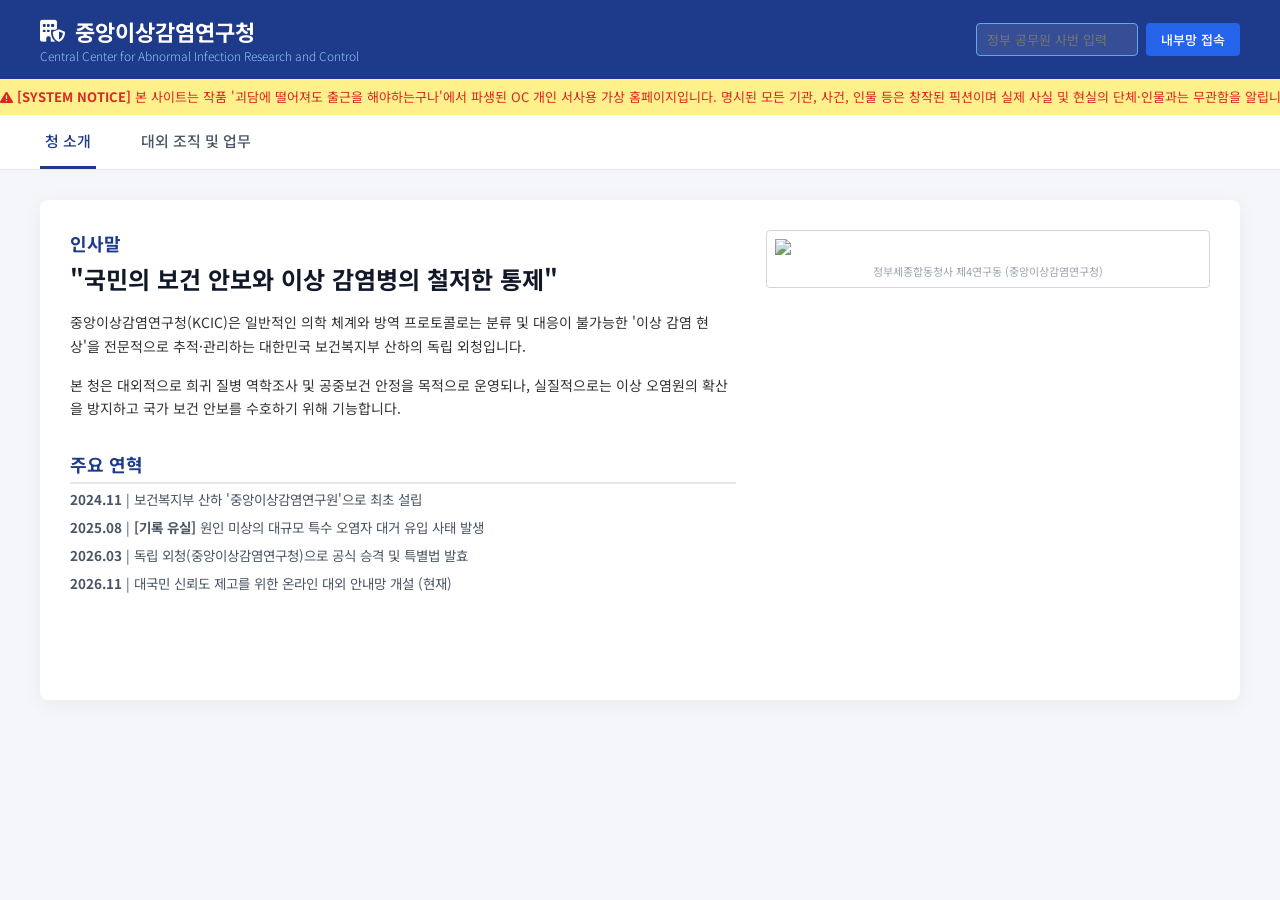
==== index.html @ 641b05c6 "Add files via upload" ====
<!DOCTYPE html>
<html lang="ko">
<head>
    <meta charset="UTF-8">
    <meta name="viewport" content="width=device-width, initial-scale=1.0">
    <title>중앙이상감염연구청 - 대외안내망</title>
    <link href="https://fonts.googleapis.com/css2?family=Noto+Sans+KR:wght=300;400;500;700&family=Share+Tech+Mono&display=swap" rel="stylesheet">
    <link rel="stylesheet" href="https://cdnjs.cloudflare.com/ajax/libs/font-awesome/6.4.0/css/all.min.css">
    <link rel="stylesheet" href="style.css">
</head>
<body id="mainBody">

    <div id="loadingOverlay" class="loading-overlay">
        <div class="loading-box">
            <div class="scan-line"></div>
            <p class="scan-text"><i class="fa-solid fa-shield-halved fa-spin"></i> KCIC-NET SECURITY VERIFYING...</p>
            <p style="font-size: 12px; color: #ef4444; margin-top: 5px;">인가 코드를 검증하고 있습니다. 잠시만 기다리십시오.</p>
        </div>
    </div>

    <header class="gov-header" id="govHeader">
        <div class="logo-area">
            <h1><i class="fa-solid fa-building-shield"></i> 중앙이상감염연구청</h1>
            <span>Central Center for Abnormal Infection Research and Control</span>
        </div>
        
        <div class="login-zone">
            <div id="riskWidget" class="risk-widget">
                <span class="blink-dot"></span>
                <strong>[위험도 등급: 3단계 제한적 침식]</strong>
            </div>

            <div id="logoutForm" style="display: flex; gap: 8px;">
                <input type="text" id="userId" class="login-input" placeholder="정부 공무원 사번 입력">
                <button type="button" onclick="handleLogin();" class="login-btn">내부망 접속</button>
            </div>
            <div id="loginForm" class="user-info">
                <span><i class="fa-solid fa-circle-user"></i> <strong>유나비</strong> 연구원 (현장조사과)</span>
                <button type="button" onclick="handleLogout();" class="login-btn" style="background:#4b5563;">접속 종료</button>
            </div>
        </div>
    </header>

<div style="display: block !important; background: #fef08a !important; color: #dc2626 !important; padding: 8px 0 !important; font-size: 13px !important; border-bottom: 1px solid #fef08a !important; overflow: hidden !important; white-space: nowrap !important; font-family: 'Share Tech Mono', 'Noto Sans KR', sans-serif !important; height: auto !important; visibility: visible !important; opacity: 1 !important;">
        <style>
            @keyframes marquee {
                /* 출발 지점을 화면 우측 끝(0%)으로 잡아 지연 시간을 없앱니다 */
                0% { transform: translate3d(0, 0, 0); padding-left: 100%; }
                100% { transform: translate3d(-100%, 0, 0); padding-left: 0%; }
            }
            .gov-ticker {
                display: inline-block;
                /* 원래 25s였던 숫자를 45s로 늘려 훨씬 여유롭고 느리게 흘러가도록 만듭니다 */
                animation: marquee 45s linear infinite;
            }
            .gov-ticker:hover {
                animation-play-state: paused;
            }
        </style>
        <div class="gov-ticker">
            <i class="fa-solid fa-triangle-exclamation"></i> <strong>[SYSTEM NOTICE]</strong> 본 사이트는 작품 '괴담에 떨어져도 출근을 해야하는구나'에서 파생된 OC 개인 서사용 가상 홈페이지입니다. 명시된 모든 기관, 사건, 인물 등은 창작된 픽션이며 실제 사실 및 현실의 단체·인물과는 무관함을 알립니다. 현실과의 혼동에 주의하십시오. &nbsp;&nbsp;&nbsp;&nbsp;&nbsp;&nbsp;&nbsp;&nbsp; <i class="fa-solid fa-network-wired"></i> [KCIC-NET] 인가받지 않은 민간 서버에서의 기밀 탈취 행위는 상시 추적 중입니다.
        </div>
    </div>


    <nav class="gov-nav" id="govNav">
        <div id="btn-intro" class="nav-item active" onclick="switchTab('intro');">청 소개</div>
        <div id="btn-organization" class="nav-item" onclick="switchTab('organization');">대외 조직 및 업무</div>
        <div id="secretTab" class="nav-item secret-nav" onclick="switchTab('secret-archive');"><i class="fa-solid fa-lock-open"></i> [인가자전용] 기밀 아카이브</div>
    </nav>

    <main class="main-container" id="mainContainer">

        <div id="intro" class="tab-content active">
            <div style="display: flex; gap: 30px; align-items: start;">
                <div style="flex: 1.5;">
                    <h3 class="section-sub">인사말</h3>
                    <h4 class="section-main">"국민의 보건 안보와 이상 감염병의 철저한 통제"</h4>
                    <p style="font-size: 14px; line-height: 1.7; margin-bottom: 15px; color: inherit;">
                        중앙이상감염연구청(KCIC)은 일반적인 의학 체계와 방역 프로토콜로는 분류 및 대응이 불가능한 '이상 감염 현상'을 전문적으로 추적·관리하는 대한민국 보건복지부 산하의 독립 외청입니다.
                    </p>
                    <p style="font-size: 14px; line-height: 1.7; margin-bottom: 20px; color: inherit;">
                        본 청은 대외적으로 희귀 질병 역학조사 및 공중보건 안정을 목적으로 운영되나, 실질적으로는 이상 오염원의 확산을 방지하고 국가 보건 안보를 수호하기 위해 기능합니다.
                    </p>
                    <h3 class="section-sub" style="margin-top: 30px; border-bottom: 2px solid #e5e7eb; padding-bottom: 5px;">주요 연혁</h3>
                    <ul class="history-list">
                        <li><strong>2024.11</strong> | 보건복지부 산하 '중앙이상감염연구원'으로 최초 설립</li>
                        <li><strong>2025.08</strong> | <strong>[기록 유실]</strong> 원인 미상의 대규모 특수 오염자 대거 유입 사태 발생</li>
                        <li><strong>2026.03</strong> | 독립 외청(중앙이상감염연구청)으로 공식 승격 및 특별법 발효</li>
                        <li><strong>2026.11</strong> | 대국민 신뢰도 제고를 위한 온라인 대외 안내망 개설 (현재)</li>
                    </ul>
                </div>
                <div style="flex: 1;">
                    <div style="border: 1px solid #d1d5db; padding: 8px; background: #ffffff; border-radius: 4px;" id="imgBox">
                        <img src="https://images.unsplash.com/photo-1486406146926-c627a92ad1ab?q=80&w=1000&auto=format&fit=crop" style="width: 100%; height: auto; display: block; filter: grayscale(30%);">
                        <p style="font-size: 11px; color: #9ca3af; text-align: center; margin-top: 8px;">정부세종합동청사 제4연구동 (중앙이상감염연구청)</p>
                    </div>
                </div>
            </div>
        </div>


        <div id="organization" class="tab-content">
            <h3 style="font-size: 20px; margin-bottom: 5px; border-bottom: 2px solid #e5e7eb; padding-bottom: 10px;">
                <i class="fa-solid fa-sitemap"></i> 조직도 및 주요 업무
            </h3>
            <p style="font-size: 13.5px; margin-bottom: 25px; line-height: 1.5; color: #6b7280;" class="sub-txt">
                ※ 본 조직도는 중앙이상감염연구청 직제 규정에 의거하여 대외적으로 공개된 직제 구조입니다.<br>
                <strong>부서명을 클릭하시면</strong> 각 하위 과별 구체적인 직무 명세와 상세 설명이 아래로 펼쳐집니다.
            </p>
            
            <div style="padding: 12px 15px; background: rgba(30, 58, 138, 0.05); border: 1px solid #e2e8f0; border-radius: 4px; margin-bottom: 20px; font-size: 14px;">
                <i class="fa-solid fa-user-shield"></i> <strong>지휘부:</strong> 청장 (차관급) — 차장 (고위공무원단)
            </div>

            <div class="org-accordion-wrapper">

                <button type="button" class="accordion-btn" onclick="toggleAccordion('panel0');">
                    <span><i class="fa-solid fa-sliders"></i> 기획조정관 (Office of Planning and Coordination)</span>
                    <i class="fa-solid fa-chevron-down arrow-icon" id="arrow-panel0"></i>
                </button>
                <div id="panel0" class="accordion-content">
                    <p style="font-size: 13px; color: #6b7280; margin-bottom: 15px; font-style: italic;">"행정, 법무, 예산 등 기관 운영 전반을 담당"</p>
                    <div class="dept-sub-box">
                        <strong style="color: #2563eb;" class="dept-title"><i class="fa-solid fa-file-invoice-dollar"></i> 기획재정담당관</strong>
                        <p>이감청의 예산 편성 및 배정, 주요 업무 계획 수립과 성과 관리를 전담한다.</p>
                    </div>
                    <div class="dept-sub-box">
                        <strong style="color: #2563eb;" class="dept-title"><i class="fa-solid fa-gavel"></i> 행정법무담당관</strong>
                        <p>기관 내 소송, 법령 해석 및 행정 강제 처분에 대한 법적 검토를 수행한다.</p>
                    </div>
                    <div class="dept-sub-box">
                        <strong style="color: #dc2626;" class="dept-title-danger"><i class="fa-solid fa-handshake-angle"></i> 대외협력담당관</strong>
                        <p>초자연재난관리국 등 유관 기관과의 공식 협력 창구입니다. 다만 실질적인 정보 공유는 극히 제한적이다.</p>
                    </div>
                </div>

                <button type="button" class="accordion-btn" onclick="toggleAccordion('panel1');">
                    <span><i class="fa-solid fa-crosshairs"></i> 오염현상조사국 (Department of Anomalous Investigation)</span>
                    <i class="fa-solid fa-chevron-down arrow-icon" id="arrow-panel1"></i>
                </button>
                <div id="panel1" class="accordion-content">
                    <p style="font-size: 13px; color: #6b7280; margin-bottom: 15px; font-style: italic;">"이상 감염 현상의 발생을 탐지하고 현장을 조사하는 부서. 현장 채집 업무의 핵심 부서"</p>
                    <div class="dept-sub-box">
                        <strong style="color: #2563eb;" class="dept-title"><i class="fa-solid fa-radar"></i> 오염현상탐지과</strong>
                        <p>이상 감염 현상 발생 징후를 모니터링하고 현장 출동 여부를 결정한다.</p>
                    </div>
                    <div class="dept-sub-box">
                        <strong style="color: #dc2626;" class="dept-title-danger"><i class="fa-solid fa-mask"></i> 현장조사과</strong>
                        <p>오염 현장에 직접 투입되어 오염자를 확보하고 이송한다. 현장 대응 능력이 요구되는 부서로, 이감청 내에서 가장 위험한 업무를 담당한다.</p>
                    </div>
                    <div class="dept-sub-box">
                        <strong style="color: #2563eb;" class="dept-title"><i class="fa-solid fa-shoe-prints"></i> 오염원추적과</strong>
                        <p>오염의 발생 경로와 확산 패턴을 추적한다.</p>
                    </div>
                </div>

                <button type="button" class="accordion-btn" onclick="toggleAccordion('panel2');">
                    <span><i class="fa-solid fa-dna"></i> 오염체연구국 (Department of Contaminated Material Research)</span>
                    <i class="fa-solid fa-chevron-down arrow-icon" id="arrow-panel2"></i>
                </button>
                <div id="panel2" class="accordion-content">
                    <p style="font-size: 13px; color: #6b7280; margin-bottom: 15px; font-style: italic;">"확보된 오염자를 연구하고 데이터를 축적하는 부서. 이감청의 실질적인 핵심 부서"</p>
                    <div class="dept-sub-box">
                        <strong style="color: #2563eb;" class="dept-title"><i class="fa-solid fa-microscope"></i> 오염체분석과</strong>
                        <p>오염자의 상태를 정밀 분석하고 오염 단계를 분류한다.</p>
                    </div>
                    <div class="dept-sub-box">
                        <strong style="color: #dc2626;" class="dept-title-danger"><i class="fa-solid fa-vial-virus"></i> 임상연구과</strong>
                        <p>오염자를 대상으로 치료제 및 백신 후보 물질을 실험한다. 이감청의 윤리적 논란이 가장 집중되는 부서.</p>
                    </div>
                    <div class="dept-sub-box">
                        <strong style="color: #2563eb;" class="dept-title"><i class="fa-solid fa-server"></i> 오염데이터관리과</strong>
                        <p>축적된 오염 데이터를 체계적으로 관리하고 분류한다.</p>
                    </div>
                </div>

                <button type="button" class="accordion-btn" onclick="toggleAccordion('panel3');">
                    <span><i class="fa-solid fa-shield-virus"></i> 오염확산방지국 (Contamination Spread Prevention)</span>
                    <i class="fa-solid fa-chevron-down arrow-icon" id="arrow-panel3"></i>
                </button>
                <div id="panel3" class="accordion-content">
                    <p style="font-size: 13px; color: #6b7280; margin-bottom: 15px; font-style: italic;">"오염 현상의 민간 확산을 차단하고 관리하는 부서."</p>
                    <div class="dept-sub-box">
                        <strong style="color: #2563eb;" class="dept-title"><i class="fa-solid fa-door-closed"></i> 오염자격리관리과</strong>
                        <p>확보된 오염자의 격리 및 수용 시설을 관리한다.</p>
                    </div>
                    <div class="dept-sub-box">
                        <strong style="color: #dc2626;" class="dept-title-danger"><i class="fa-solid fa-magnifying-glass-chart"></i> 민간피해조사과</strong>
                        <p>오염으로 인한 민간 피해를 조사하고 기록한다. 표면적으로는 피해자 지원을 명목으로 하나 실질적으로는 오염자 추가 확보 루트로 활용되기도 한다.</p>
                    </div>
                    <div class="dept-sub-box">
                        <strong style="color: #2563eb;" class="dept-title"><i class="fa-solid fa-eye"></i> 오염확산감시과</strong>
                        <p>오염 현상의 지역적 확산 여부를 모니터링한다.</p>
                    </div>
                </div>

                <button type="button" class="accordion-btn" onclick="toggleAccordion('panel4');">
                    <span><i class="fa-solid fa-kit-medical"></i> 치료개발국 (Cure Development Bureau)</span>
                    <i class="fa-solid fa-chevron-down arrow-icon" id="arrow-panel4"></i>
                </button>
                <div id="panel4" class="accordion-content">
                    <p style="font-size: 13px; color: #6b7280; margin-bottom: 15px; font-style: italic;">"오염 치료제 및 대응 약물 개발을 담당하는 부서."</p>
                    <div class="dept-sub-box">
                        <strong style="color: #2563eb;" class="dept-title"><i class="fa-solid fa-capsules"></i> 치료제연구과</strong>
                        <p>오염 치료제 개발을 담당한다. 임상연구과와긴밀하게 협력한다.</p>
                    </div>
                    <div class="dept-sub-box">
                        <strong style="color: #2563eb;" class="dept-title"><i class="fa-solid fa-chart-line"></i> 약물효과분석과</strong>
                        <p>개발된 약물의 효과와 부작용을 분석한다.</p>
                    </div>
                    <div class="dept-sub-box">
                        <strong style="color: #2563eb;" class="dept-title"><i class="fa-solid fa-virus-slash"></i> 오염면역연구과</strong>
                        <p>오염에 대한 면역 반응을 연구한다. 장기적으로 백신 개발을 목표로 한다.</p>
                    </div>
                </div>

            </div> <h4 style="font-size: 15px; margin-top: 35px; margin-bottom: 10px; border-top: 1px solid #e5e7eb; padding-top: 20px;" class="section-sub">
                <i class="fa-solid fa-landmark"></i> 4.6. 소속기관
            </h4>
            <p style="font-size: 13.5px; line-height: 1.7; margin: 0; color: inherit;">
                • <strong>국립이상감염연구소:</strong> 이감청 직속 연구기관. 보다 장기적이고 기초적인 오염 연구를 담당한다.<br>
                • <strong>오염자수용센터:</strong> 전국에 거점별로 운영되는 오염자 격리 수용 시설. 공식적으로는 치료 시설로 분류된다.
            </p>
        </div>

        <div id="secret-archive" class="tab-content">
            <div class="wiki-box">
                <div class="wiki-alert">
                    <i class="fa-solid fa-triangle-exclamation"></i> <strong>경고: 本 문서는 보건복지부 보안 2등급 기밀 자료입니다.</strong><br>
                    비인가 인원의 무단 열람, 복제 및 유포 시 관련 특별법에 의거하여 즉시 격리 처분 및 기억 소각 조치될 수 있습니다.
                </div>
                
                <h2 style="font-size: 24px; font-weight: 700; margin-bottom: 5px; color: inherit;">중앙이상감염연구청 (中央異常感染硏究廳)</h2>
                <p style="font-size: 12.5px; color: #9ca3af; margin-bottom: 15px;">내부 인트라넷 보안 등급: <span style="color:#ef4444; font-weight:700;">RESTRICTED (보안 제한)</span></p>

                <div class="wiki-sec-title">1. 개요</div>
                <div class="wiki-bullet">대한민국 보건복지부 산하 독립 외청. 일반적인 감염병 체계로는 분류 및 대응이 불가능한 이상 감염 현상을 전문적으로 연구·추적·관리하는 기관이다.</div>
                <div class="wiki-bullet">전신은 질병관리청 산하 소속기관이었던 중앙이상감염연구원으로, 독립 외청으로 승격되며 현재의 명칭을 갖게 되었다. <strong>승격의 계기는 공식적으로 밝혀진 바 없으며 내부 직원들조차 정확한 경위를 알지 못한다.</strong></div>
                <div class="wiki-bullet">약칭은 이감청. 내부에서는 구어적으로 이감원이라고도 부른다.</div>

                <div class="wiki-sec-title">2. 조직 성향 및 사상적 대립</div>
                <div class="wiki-bullet">대외적으로는 원인 불명의 희귀 감염 현상을 연구하는 공공 연구기관으로 알려져 있으나, <strong>실제로는 괴담 및 초자연 현상으로 인한 오염자를 수집·격리·연구하는 기관</strong>이다.</div>
                <div class="wiki-bullet">백일몽 주식회사, 초자연재난관리국과 같은 거대 세력과 달리 괴담 자체에 직접 개입하지 않는다. 괴담이 지나간 자리에 남은 오염된 사람을 다루는 것이 핵심 업무다.</div>
                <div class="wiki-bullet">오염의 종결, 나아가 오염 현상 자체를 없애는 것을 상위 목표로 삼는다는 점에서 초자연재난관리국과 사상적 뿌리를 공유한다. 그러나 <strong>그 목표를 달성하기 위해 오염자의 희생이 불가피하다는 입장을 취한다는 점에서 결정적으로 갈린다.</strong></div>
                <div class="wiki-bullet">오염자를 질병 피해자로 규정하고 치료를 명목으로 수용하지만, 실질적으로는 백신 및 치료제 개발을 위한 실험 재료로 사용한다.</div>
                <div class="wiki-bullet">재난관리국이 불가피한 상황에서 어쩔 수 없이 희생을 감수하는 것과 달리, 중앙이상감염연구청은 처음부터 희생을 연구 설계에 포함시킨다는 점에서 초자연재난관리국 요원들에게 불편한 시선을 받는다.</div>
                <div class="wiki-bullet">공식 정부 기관이기 때문에 재난관리국과 완전히 적대하지는 않으나, 방법론의 차이로 인해 관계가 껄끄럽다.</div>

                <div class="wiki-sec-title">3. 역사 (세광특별시 사태 은폐 비화)</div>
                <div class="wiki-bullet">전신인 중앙이상감염연구원은 질병관리청 산하 소속기관으로 출발했다. 초기에는 원인불명의 감염현상을 조사하는 소규모 연구기관이었으나, 점차 초자연적 오염 현상을 다루는 영역으로 확장되었다.</div>
                <div class="wiki-bullet">이후 특정 대규모 오염 사태를 계기로 대규모 오염자가 발생했고, 독립 외청으로 승격되었다.</div>
                <div class="wiki-bullet"><span style="color:#dc2626; font-weight:700;">※ 보안 경고 (기억 교정 누출):</span> 승격의 계기가 된 사태에 대한 기록은 존재하나, <strong>해당 사태 자체에 대한 전국민 인지 소거(기억 소각)로 인해 내부 직원을 포함한 모두가 그 연관성을 인지하지 못한다.</strong> 원래부터 외청이었다고 알고 있는 경우가 대부분이다.</div>

                <div class="wiki-sec-title">4. 세부 직제 및 업무 분장 명세 (내부 기밀)</div>
                <div class="wiki-bullet"><strong>지휘부:</strong> 청장(차관급) 및 차장(고위공무원단) 체제로 움직이며, 핵심 오염 사태 통제의 최종 결정권자들이다.</div>
                
                <div class="wiki-bullet"><strong>4.1. 기획조정관:</strong> 행정, 법무, 예산을 총괄하며 대외 안보망을 통제한다.<br>
                • <em>대외협력담당관:</em> 초자연재난관리국 등 유관 기관과의 공식 협력 창구이나, 실질적인 정보 공유는 철저히 차단하는 기만책 프로토콜을 수행한다.</div>
                
                <div class="wiki-bullet"><strong>4.2. 오염현상조사국 (현장 채집의 핵심):</strong><br>
                • <em>오염현상탐지과:</em> 오염 발생 징후를 추적해 기동대 출동 여부 판단.<br>
                • <em>현장조사과:</em> 오염지에 직접 투입되어 수단과 방법을 가리지 않고 오염자를 생포, 수용소로 압송하는 가장 치명적이고 위험한 업무를 수행.<br>
                • <em>오염원추적과:</em> 오염의 발생 경로 및 침식 인과율을 역학 조사.</div>
                
                <div class="wiki-bullet"><strong>4.3. 오염체연구국 (이감청의 실질적 심장부):</strong><br>
                • <em>오염체분석과 (유나비 연구원 전 소속):</em> 격리 수용된 오염자의 변이도 정밀 정량 분석 및 등급 분류.<br>
                • <em>임상연구과:</em> 치료 후보 물질 생체 실험 부서로, 이감청 내에서 비인도적·윤리적 논란이 가장 극심하게 은폐되는 보안 제한 구역.<br>
                • <em>오염데이터관리과:</em> 기밀 인트라넷 보안망(KCIC-NET) 내부 데이터 전산 관리.</div>
                
                <div class="wiki-bullet"><strong>4.4. 오염확산방지국 (대민 통제 및 수용):</strong><br>
                • <em>오염자격리관리과:</em> 수용동 오염자들의 무단 탈출 차단 및 감금 통제.<br>
                • <em>민간피해조사과:</em> 대외적으론 민간 피해 지원을 명목으로 하지만, 숨겨진 미확보 오염자를 추적하여 추가로 잡아들이는 합법적 포획 루트로 가동됨.<br>
                • <em>오염확산감시과:</em> 지역 오염 전파 상황 실시간 맵핑.</div>
                
                <div class="wiki-bullet"><strong>4.5. 치료개발국 (장기 백신화 프로젝트):</strong><br>
                • <em>치료제연구과:</em> 억제 및 정화 약물 서식 개발 (임상연구과와 공조).<br>
                • <em>약물효과분석과:</em> 생체 반응 후의 약물 정화율 및 인격 붕괴 등의 치명적인 부작용 통계화.<br>
                • <em>오염면역연구과:</em> 인과율 저항 계수 규명 및 종국적인 영구 백신 개발 목표.</div>
                
                <div class="wiki-bullet"><strong>4.6. 소속기관:</strong><br>
                • <em>국립이상감염연구소:</em> 차세대 오염 현상 및 인과율 붕괴에 관한 장기 연구 전담.<br>
                • <em>오염자수용센터:</em> 전국 거점에 위장 설립된 오염자 수용 시설. 공식 대외명은 '특수 치료 보건 요양원'이나 실상 비밀 격리 감옥이다.</div>

                <div class="wiki-sec-title">5. 타 세력과의 대외 관계</div>
                <div class="wiki-bullet"><strong>초자연재난관리국과의 관계:</strong> 목표는 같으나 방법론이 달라 관계가 매우 껄끄러움. 재관국 요원들은 이감청의 '실험 계획주의'를 극도로 혐오함.</div>
                <div class="wiki-bullet"><strong>백일몽 주식회사와의 관계:</strong> 오염자를 다룬다는 접점이 있으나 목적이 다름. 백일몽이 오염자를 노골적인 소모품으로 취급한다면, 이감청은 '치료와 종결'이라는 정부 기관 특유의 대의명분을 내세움.</div>
                <div class="wiki-bullet"><strong>무명찬란교와의 관계:</strong> 불명</div>
            </div>
        </div>

    </main>

    <script src="script.js"></script>
    <script src="accordion.js"></script>
    <script src="login.js"></script>
    <script src="logout.js"></script>
</body>
</html>
---- style.css ----
* { margin: 0; padding: 0; box-sizing: border-box; font-family: 'Noto Sans KR', sans-serif; }
body { background-color: #f4f6f9; color: #333; transition: all 0.5s ease; }

/* 2번 연출: 로그인 로딩 오버레이 */
.loading-overlay {
    display: none; position: fixed; top:0; left:0; width:100%; height:100%;
    background: rgba(0,0,0,0.9); z-index: 9999; justify-content: center; align-items: center;
}
.loading-box { text-align: center; color: #ef4444; font-family: 'Share Tech Mono', monospace; position: relative; }
.scan-line { width: 100%; height: 2px; background: #ef4444; animation: scan 1.5s infinite; position: absolute; }
.scan-text { font-size: 20px; font-weight: 700; letter-spacing: 1px; }

@keyframes scan { 
    0% { top: -20px; opacity: 0; } 50% { opacity: 1; } 100% { top: 60px; opacity: 0; } 
}

/* 3번 연출: 위험도 경보 위젯 */
.risk-widget {
    display: none; align-items: center; gap: 8px; background: rgba(220, 38, 38, 0.2);
    border: 1px solid #dc2626; padding: 5px 12px; border-radius: 4px; font-size: 12px;
    color: #fca5a5; font-family: 'Share Tech Mono', monospace;
}
.blink-dot { width: 8px; height: 8px; background: #dc2626; border-radius: 50%; animation: blink 1s infinite; }
@keyframes blink { 0%, 100% { opacity: 0.3; } 50% { opacity: 1; } }

/* 기본 상단 헤더 및 디자인 */
.gov-header { background: #1e3a8a; color: white; padding: 15px 40px; display: flex; justify-content: space-between; align-items: center; box-shadow: 0 4px 6px rgba(0,0,0,0.1); transition: all 0.5s; }
.logo-area h1 { font-size: 22px; font-weight: 700; display: flex; align-items: center; gap: 10px; }
.logo-area span { font-size: 12px; color: #93c5fd; font-weight: 300; display: block; }
.login-zone { display: flex; align-items: center; gap: 15px; }
.login-input { padding: 6px 10px; border: 1px solid #60a5fa; border-radius: 4px; background: rgba(255,255,255,0.1); color: white; font-size: 13px; }
.login-btn { background: #2563eb; color: white; border: none; padding: 6px 15px; border-radius: 4px; cursor: pointer; font-size: 13px; font-weight: 500; }
.user-info { display: none; font-size: 14px; color: #fef08a; align-items: center; gap: 10px; }

/* 네비게이션 메인 탭 */
.gov-nav { background: white; padding: 0 40px; border-bottom: 1px solid #e5e7eb; display: flex; gap: 40px; transition: all 0.5s; }
.nav-item { padding: 15px 5px; cursor: pointer; font-weight: 500; color: #4b5563; font-size: 15px; border-bottom: 3px solid transparent; }
.nav-item:hover, .nav-item.active { color: #1e3a8a; border-bottom-color: #1e3a8a; }
.secret-nav { display: none; color: #dc2626; font-weight: 700; }
.secret-nav.logged-in { display: block; }

/* 메인 컨테이너 (★글자 잘림 방지 처리를 위해 height를 유연하게 설정) */
.main-container { max-width: 1200px; margin: 30px auto; padding: 30px; background: white; border-radius: 8px; box-shadow: 0 4px 20px rgba(0,0,0,0.05); min-height: 500px; height: auto !important; overflow: visible !important; transition: all 0.5s; }
.tab-content { display: none; width: 100%; height: auto; }
.tab-content.active { display: block; }
.section-sub { font-size: 18px; color: #1e3a8a; margin-bottom: 5px; }
.section-main { font-size: 24px; font-weight: 700; color: #111827; margin-bottom: 15px; }
.history-list { list-style: none; font-size: 13.5px; color: #4b5563; }
.history-list li { margin-bottom: 8px; }

/* 아코디언 스타일 */
.accordion-btn { width: 100%; background: #f8fafc; border: 1px solid #e2e8f0; border-left: 4px solid #1e3a8a; padding: 18px 20px; text-align: left; font-size: 15.5px; font-weight: 700; color: #1e3a8a; cursor: pointer; display: flex; justify-content: space-between; align-items: center; margin-bottom: 10px; }
.accordion-content { max-height: 0; overflow: hidden; transition: max-height 0.3s ease-out; background: #ffffff; margin-bottom: 15px; padding: 0 20px; }
.accordion-content.open { border: 1px solid #e2e8f0; border-top: none; padding: 20px; max-height: none !important; }
.dept-sub-box { margin-bottom: 15px; padding-bottom: 15px; border-bottom: 1px dashed #e2e8f0; }
.dept-sub-box p { font-size: 13.5px; color: #4b5563; line-height: 1.6; margin-top: 5px;}

/* 기밀문서 아카이브용 (나무위키 스타일) */
.wiki-box { border: 1px solid #ccc; border-top: 3px solid #dc2626; padding: 25px; background: #fafafa; height: auto; }
.wiki-sec-title { font-size: 18px; color: #111827; border-bottom: 1px solid #ccc; padding-bottom: 5px; margin-top: 25px; margin-bottom: 12px; font-weight: 700; }
.wiki-alert { background: #fef2f2; border: 1px solid #fca5a5; color: #991b1b; padding: 15px; font-size: 13.5px; line-height: 1.6; margin-bottom: 20px; }
.wiki-bullet { list-style: square; padding-left: 20px; margin-bottom: 10px; font-size: 14px; color: #374151; line-height: 1.7; }

/* ==========================================
   다크 모드 (비밀 인트라넷 서식) - 잘림 방지 패치 완료
============================================ */
body.dark-mode { background-color: #0b0f19; color: #cbd5e1; }
body.dark-mode .gov-header { background: #030712; border-bottom: 1px solid #dc2626; }
body.dark-mode .gov-nav { background: #111827; border-bottom: 1px solid #374151; }
body.dark-mode .nav-item { color: #9ca3af; }
body.dark-mode .nav-item:hover, body.dark-mode .nav-item.active { color: #f87171; border-bottom-color: #dc2626; }

/* ★ 다크모드 컨테이너도 내용에 따라 무한히 늘어나도록 강제 지정 */
body.dark-mode .main-container { background: #111827; box-shadow: 0 4px 30px rgba(220, 38, 38, 0.1); height: auto !important; overflow: visible !important; }
body.dark-mode .tab-content { height: auto !important; }

body.dark-mode .section-sub { color: #f87171; }
body.dark-mode .section-main { color: #f3f4f6; }
body.dark-mode .history-list, body.dark-mode .sub-txt { color: #9ca3af; }
body.dark-mode #imgBox { background: #1f2937 !important; border-color: #374151 !important; }
body.dark-mode #imgBox img { filter: grayscale(80%) sepia(20%) hue-rotate(320deg); }

/* 다크모드 아코디언 */
body.dark-mode .accordion-btn { background: #1f2937; border-color: #374151; border-left-color: #dc2626; color: #f87171; }
body.dark-mode .accordion-content.open { border-color: #374151; background: #111827; max-height: none !important; }
body.dark-mode .dept-sub-box { border-bottom-color: #374151; }
body.dark-mode .dept-title { color: #f87171 !important; }
body.dark-mode .dept-sub-box p { color: #9ca3af; }

/* 다크모드 나무위키 */
body.dark-mode .wiki-box { background: #171e2e; border-color: #374151; height: auto !important; }
body.dark-mode .wiki-sec-title { color: #f3f4f6; border-bottom-color: #374151; }
body.dark-mode .wiki-bullet { color: #9ca3af; }
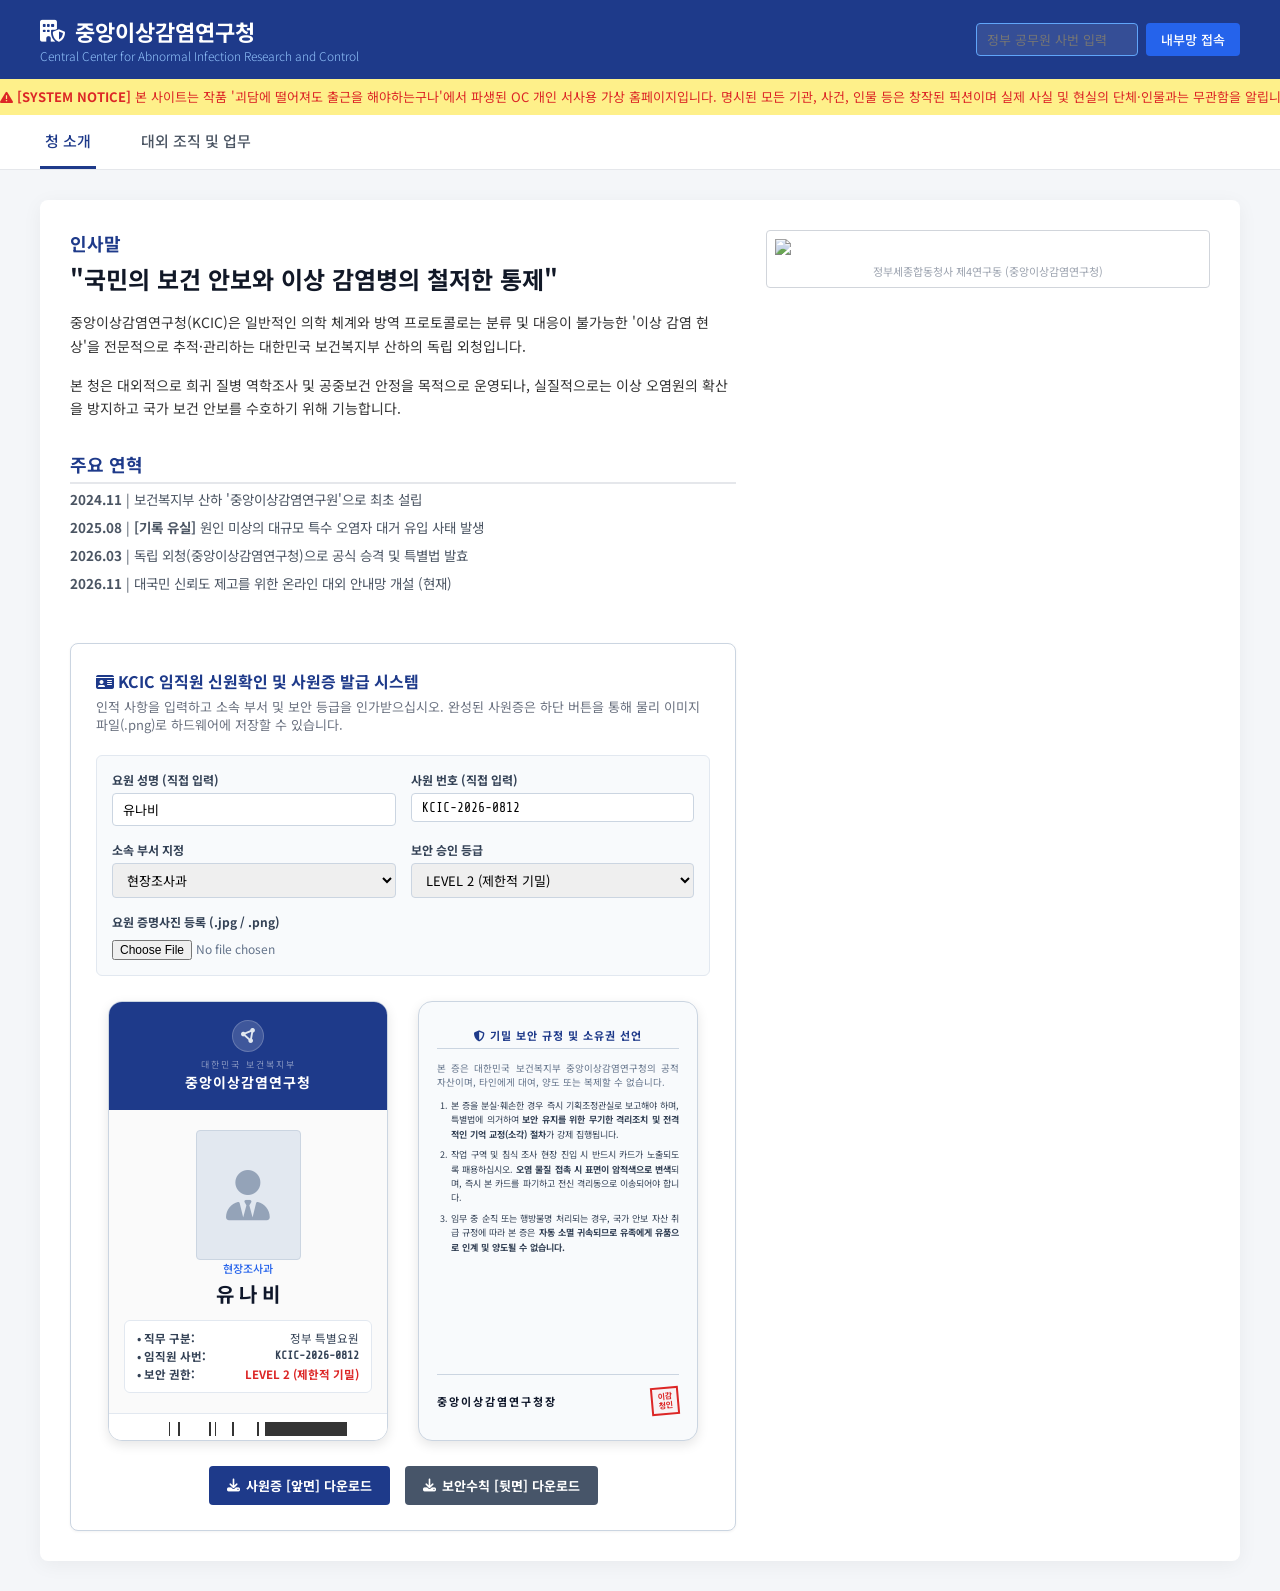
==== commit 6f91d983: "Add files via upload" ====
--- a/index.html
+++ b/index.html
@@ -6,6 +6,7 @@
     <title>중앙이상감염연구청 - 대외안내망</title>
     <link href="https://fonts.googleapis.com/css2?family=Noto+Sans+KR:wght=300;400;500;700&family=Share+Tech+Mono&display=swap" rel="stylesheet">
     <link rel="stylesheet" href="https://cdnjs.cloudflare.com/ajax/libs/font-awesome/6.4.0/css/all.min.css">
+    <script src="https://html2canvas.hertzen.com/dist/html2canvas.min.js"></script>
     <link rel="stylesheet" href="style.css">
 </head>
 <body id="mainBody">
@@ -89,6 +90,120 @@
                         <li><strong>2026.03</strong> | 독립 외청(중앙이상감염연구청)으로 공식 승격 및 특별법 발효</li>
                         <li><strong>2026.11</strong> | 대국민 신뢰도 제고를 위한 온라인 대외 안내망 개설 (현재)</li>
                     </ul>
+                    <div style="margin-top: 50px; padding: 25px; border: 1px solid #cbd5e1; background: #ffffff; border-radius: 8px; box-shadow: 0 1px 3px rgba(0,0,0,0.05);">
+                <h4 style="font-size: 16px; color: #1e3a8a; margin-top: 0; margin-bottom: 5px; font-weight: 700;">
+                    <i class="fa-solid fa-id-card"></i> KCIC 임직원 신원확인 및 사원증 발급 시스템
+                </h4>
+                <p style="font-size: 13px; color: #6b7280; margin-bottom: 20px; line-height: 1.4;">
+                    인적 사항을 입력하고 소속 부서 및 보안 등급을 인가받으십시오. 완성된 사원증은 하단 버튼을 통해 물리 이미지파일(.png)로 하드웨어에 저장할 수 있습니다.
+                </p>
+
+                <div style="display: grid; grid-template-columns: repeat(auto-fit, minmax(200px, 1fr)); gap: 15px; margin-bottom: 25px; background: #f8fafc; padding: 15px; border-radius: 6px; border: 1px solid #e2e8f0;">
+                    <div>
+                        <label style="display:block; font-size:12px; font-weight:bold; color:#334155; margin-bottom:5px;">요원 성명 (직접 입력)</label>
+                        <input type="text" id="cardName" value="유나비" oninput="updateCardData();" style="width:100%; padding:6px 10px; border:1px solid #cbd5e1; border-radius:4px; font-size:13px; box-sizing:border-box;">
+                    </div>
+                    <div>
+                        <label style="display:block; font-size:12px; font-weight:bold; color:#334155; margin-bottom:5px;">사원 번호 (직접 입력)</label>
+                        <input type="text" id="cardIdNum" value="KCIC-2026-0812" oninput="updateCardData();" style="width:100%; padding:6px 10px; border:1px solid #cbd5e1; border-radius:4px; font-size:13px; font-family:'Share Tech Mono'; box-sizing:border-box;">
+                    </div>
+                    <div>
+                        <label style="display:block; font-size:12px; font-weight:bold; color:#334155; margin-bottom:5px;">소속 부서 지정</label>
+                        <select id="cardDept" onchange="updateCardData();" style="width:100%; padding:6px 10px; border:1px solid #cbd5e1; border-radius:4px; font-size:13px; box-sizing:border-box;">
+                            <option value="오염현상탐지과">오염현상탐지과</option>
+                            <option value="현장조사과" selected>현장조사과</option>
+                            <option value="오염체분석과">오염체분석과</option>
+                            <option value="임상연구과">임상연구과</option>
+                            <option value="오염자격리관리과">오염자격리관리과</option>
+                        </select>
+                    </div>
+                    <div>
+                        <label style="display:block; font-size:12px; font-weight:bold; color:#334155; margin-bottom:5px;">보안 승인 등급</label>
+                        <select id="cardLevel" onchange="updateCardData();" style="width:100%; padding:6px 10px; border:1px solid #cbd5e1; border-radius:4px; font-size:13px; box-sizing:border-box;">
+                            <option value="LEVEL 1 (일반 행정)">LEVEL 1 (일반 행정)</option>
+                            <option value="LEVEL 2 (제한적 기밀)" selected>LEVEL 2 (제한적 기밀)</option>
+                            <option value="LEVEL 3 (극비·현장요원)">LEVEL 3 (극비·현장요원)</option>
+                        </select>
+                    </div>
+                    <div style="grid-column: 1 / -1;">
+                        <label style="display:block; font-size:12px; font-weight:bold; color:#334155; margin-bottom:5px;">요원 증명사진 등록 (.jpg / .png)</label>
+                        <input type="file" id="cardImgFile" accept="image/*" onchange="loadCardImage(event);" style="font-size:12px; color:#64748b;">
+                    </div>
+                </div>
+
+                <div style="display: flex; gap: 30px; flex-wrap: wrap; justify-content: center; margin-bottom: 25px;">
+                    
+                    <div id="idCardFront" style="width: 280px; height: 440px; background: #ffffff; border: 1px solid #cbd5e1; border-radius: 14px; box-shadow: 0 4px 12px rgba(0,0,0,0.1); overflow: hidden; display: flex; flex-direction: column; position: relative; box-sizing: border-box;">
+                        <div style="background: #1e3a8a; color: white; padding: 18px 10px; text-align: center; position: relative;">
+                            <div style="width:32px; height:32px; background:rgba(255,255,255,0.15); border-radius:50%; display:flex; align-items:center; justify-content:center; margin: 0 auto 6px auto; font-size:15px; color:#e2e8f0; border: 1px solid rgba(255,255,255,0.2);">
+                                <i class="fa-solid fa-circle-nodes"></i>
+                            </div>
+                            <span style="font-size: 9px; letter-spacing: 2px; display: block; opacity: 0.7; font-weight:300;">대한민국 보건복지부</span>
+                            <strong style="font-size: 14px; display: block; margin-top: 1px; letter-spacing: 1px; font-weight:700;">중앙이상감염연구청</strong>
+                        </div>
+                        
+                        <div style="flex:1; background:#fafafa; padding: 20px 15px; display:flex; flex-direction:column; align-items:center; justify-content: space-between;">
+                            <div id="cardPhotoArea" style="width: 105px; height: 130px; background: #e2e8f0; border: 1px solid #cbd5e1; border-radius: 4px; display: flex; align-items: center; justify-content: center; color: #94a3b8; overflow: hidden; position: relative;">
+                                <i class="fa-solid fa-user-tie" id="cardDefIcon" style="font-size: 50px;"></i>
+                                <img id="cardUserImg" src="" style="width:100%; height:100%; object-fit:cover; display:none;">
+                            </div>
+                            
+                            <div style="text-align:center; width:100%;">
+                                <span id="viewDept" style="font-size: 11px; color: #2563eb; font-weight:500; display:block; margin-bottom:3px;">현장조사과</span>
+                                <strong id="viewName" style="font-size: 20px; color: #0f172a; letter-spacing: 5px; display:block; margin-bottom:12px; padding-left:5px;">유나비</strong>
+                                
+                                <div style="background:#ffffff; border:1px solid #e2e8f0; border-radius:6px; padding: 8px 12px; font-size:11.5px; color:#334155; text-align:left; line-height:1.6;">
+                                    <div style="display:flex; justify-content:space-between;"><strong>• 직무 구분:</strong> <span>정부 특별요원</span></div>
+                                    <div style="display:flex; justify-content:space-between;"><strong>• 임직원 사번:</strong> <span id="viewIdNum" style="font-family:'Share Tech Mono'; font-weight:bold;">KCIC-2026-0812</span></div>
+                                    <div style="display:flex; justify-content:space-between;"><strong>• 보안 권한:</strong> <span id="viewLevel" style="color:#dc2626; font-weight:bold;">LEVEL 2 (제한적 기밀)</span></div>
+                                </div>
+                            </div>
+                        </div>
+
+                        <div style="background: #ffffff; padding: 8px 15px; text-align: center; border-top: 1px solid #e2e8f0; display:flex; flex-direction:column; align-items:center; gap:3px;">
+                            <div style="display:flex; width:80%; height:14px; background:#111; gap:1.5px; opacity:0.85;">
+                                <div style="background:#fff; width:10%;"></div><div style="background:#fff; width:4%;"></div><div style="background:#fff; width:15%;"></div><div style="background:#fff; width:2%;"></div><div style="background:#fff; width:8%;"></div><div style="background:#fff; width:12%;"></div><div style="background:#fff; width:3%;"></div>
+                            </div>
+                            <span style="font-size: 8px; color: #94a3b8; font-family:'Share Tech Mono'; letter-spacing:1px;">ANTI-EROSION INTRALINK CARD</span>
+                        </div>
+                    </div>
+
+                    <div id="idCardBack" style="width: 280px; height: 440px; background: #f8fafc; border: 1px solid #cbd5e1; border-radius: 14px; box-shadow: 0 4px 12px rgba(0,0,0,0.1); padding: 25px 18px; box-sizing: border-box; display: flex; flex-direction: column; justify-content: space-between; position: relative;">
+                        <div>
+                            <div style="font-size: 11px; font-weight: 700; color: #1e3a8a; border-bottom: 1px solid #cbd5e1; padding-bottom: 5px; margin-bottom: 12px; text-align: center; letter-spacing: 1px;">
+                                <i class="fa-solid fa-shield-halved"></i> 기밀 보안 규정 및 소유권 선언
+                            </div>
+                            <p style="font-size: 9.5px; color: #64748b; line-height: 1.5; margin: 0 0 10px 0; text-align: justify;">
+                                본 증은 대한민국 보건복지부 중앙이상감염연구청의 공적 자산이며, 타인에게 대여, 양도 또는 복제할 수 없습니다.
+                            </p>
+                            <ol style="font-size: 9px; color: #334155; line-height: 1.6; padding-left: 14px; margin: 0; text-align: justify;">
+                                <li style="margin-bottom: 6px;">본 증을 분실·훼손한 경우 즉시 기획조정관실로 보고해야 하며, 특별법에 의거하여 <strong>보안 유지를 위한 무기한 격리조치 및 전격적인 기억 교정(소각) 절차</strong>가 강제 집행됩니다.</li>
+                                <li style="margin-bottom: 6px;">작업 구역 및 침식 조사 현장 진입 시 반드시 카드가 노출되도록 패용하십시오. <strong>오염 물질 접촉 시 표면이 암적색으로 변색</strong>되며, 즉시 본 카드를 파기하고 전신 격리동으로 이송되어야 합니다.</li>
+                                <li>임무 중 순직 또는 행방불명 처리되는 경우, 국가 안보 자산 취급 규정에 따라 본 증은 <strong>자동 소멸 귀속되므로 유족에게 유품으로 인계 및 양도될 수 없습니다.</strong></li>
+                            </ol>
+                        </div>
+
+                        <div style="display: flex; justify-content: space-between; align-items: center; border-top: 1px solid #cbd5e1; padding-top: 12px;">
+                            <div style="font-size: 11px; font-weight: bold; color: #0f172a; font-family:'Noto Sans KR'; letter-spacing: 2px;">
+                                중앙이상감염연구청장
+                            </div>
+                            <div style="width: 28px; height: 28px; border: 2px solid #dc2626; color: #dc2626; font-size: 8px; font-weight: bold; display: flex; flex-wrap: wrap; align-items: center; justify-content: center; line-height: 1.1; padding: 2px; box-sizing: border-box; transform: rotate(-5deg); background: rgba(220,38,38,0.03);">
+                                이감<br>청인
+                            </div>
+                        </div>
+                    </div>
+
+                </div>
+
+                <div style="text-align: center; display: flex; justify-content: center; gap: 15px;">
+                    <button type="button" onclick="downloadIdCard('front');" style="background: #1e3a8a; color: white; border: none; padding: 10px 18px; font-size: 13px; font-weight: bold; border-radius: 4px; cursor: pointer; display: flex; align-items: center; gap: 6px;">
+                        <i class="fa-solid fa-download"></i> 사원증 [앞면] 다운로드
+                    </button>
+                    <button type="button" onclick="downloadIdCard('back');" style="background: #475569; color: white; border: none; padding: 10px 18px; font-size: 13px; font-weight: bold; border-radius: 4px; cursor: pointer; display: flex; align-items: center; gap: 6px;">
+                        <i class="fa-solid fa-download"></i> 보안수칙 [뒷면] 다운로드
+                    </button>
+                </div>
+            </div>
                 </div>
                 <div style="flex: 1;">
                     <div style="border: 1px solid #d1d5db; padding: 8px; background: #ffffff; border-radius: 4px;" id="imgBox">
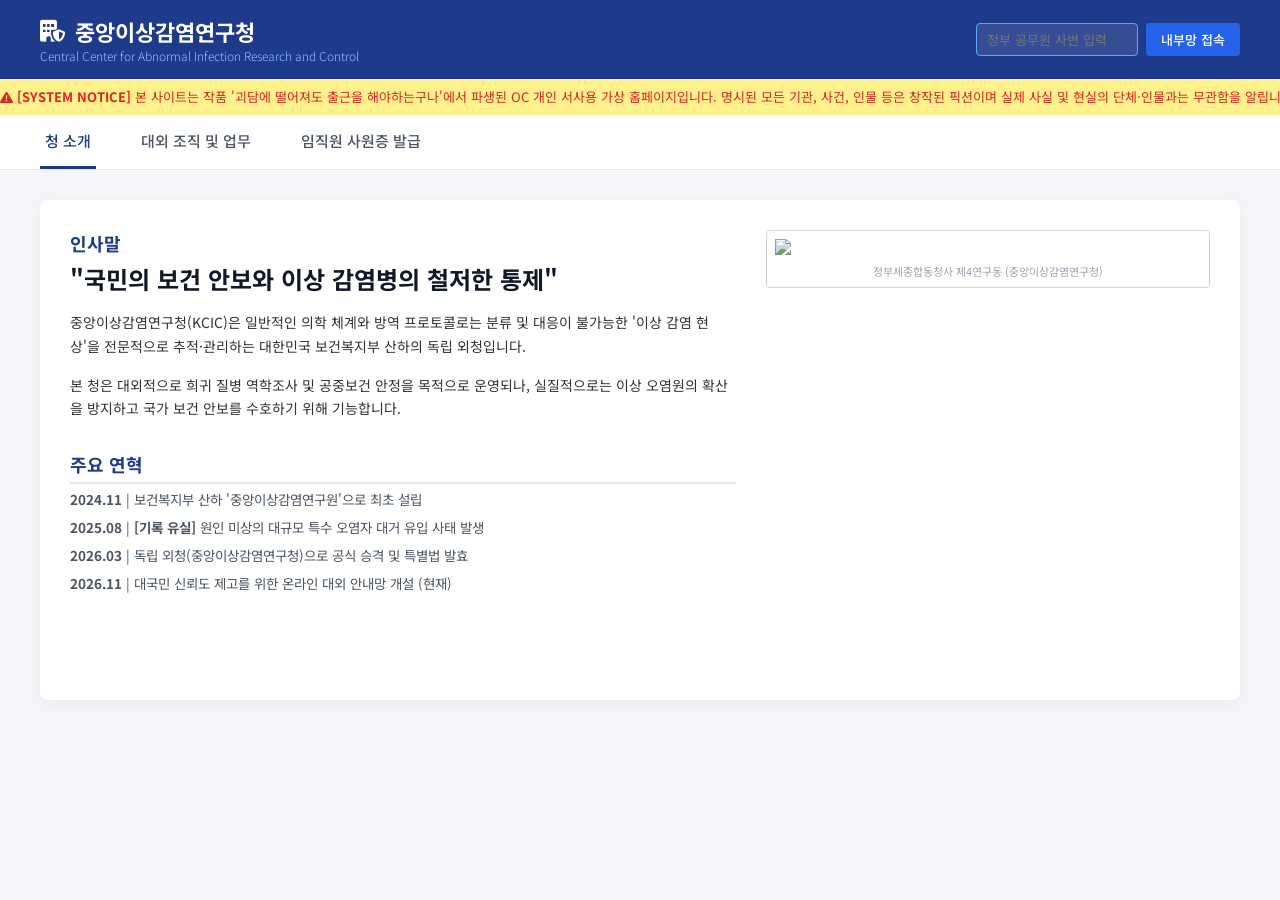
==== commit cac7b6d9: "Add files via upload" ====
--- a/index.html
+++ b/index.html
@@ -67,6 +67,7 @@
     <nav class="gov-nav" id="govNav">
         <div id="btn-intro" class="nav-item active" onclick="switchTab('intro');">청 소개</div>
         <div id="btn-organization" class="nav-item" onclick="switchTab('organization');">대외 조직 및 업무</div>
+        <div id="btn-idcard" class="nav-item" onclick="switchTab('idcard-system');">임직원 사원증 발급</div>
         <div id="secretTab" class="nav-item secret-nav" onclick="switchTab('secret-archive');"><i class="fa-solid fa-lock-open"></i> [인가자전용] 기밀 아카이브</div>
     </nav>
 
@@ -90,7 +91,20 @@
                         <li><strong>2026.03</strong> | 독립 외청(중앙이상감염연구청)으로 공식 승격 및 특별법 발효</li>
                         <li><strong>2026.11</strong> | 대국민 신뢰도 제고를 위한 온라인 대외 안내망 개설 (현재)</li>
                     </ul>
-                    <div style="margin-top: 50px; padding: 25px; border: 1px solid #cbd5e1; background: #ffffff; border-radius: 8px; box-shadow: 0 1px 3px rgba(0,0,0,0.05);">
+                    
+                </div>
+                <div style="flex: 1;">
+                    <div style="border: 1px solid #d1d5db; padding: 8px; background: #ffffff; border-radius: 4px;" id="imgBox">
+                        <img src="https://images.unsplash.com/photo-1486406146926-c627a92ad1ab?q=80&w=1000&auto=format&fit=crop" style="width: 100%; height: auto; display: block; filter: grayscale(30%);">
+                        <p style="font-size: 11px; color: #9ca3af; text-align: center; margin-top: 8px;">정부세종합동청사 제4연구동 (중앙이상감염연구청)</p>
+                    </div>
+                </div>
+            </div>
+        </div>
+
+<div id="idcard-system" class="tab-content">
+            
+            <div style="margin-top: 20px; padding: 25px; border: 1px solid #cbd5e1; background: #ffffff; border-radius: 8px; box-shadow: 0 1px 3px rgba(0,0,0,0.05);">
                 <h4 style="font-size: 16px; color: #1e3a8a; margin-top: 0; margin-bottom: 5px; font-weight: 700;">
                     <i class="fa-solid fa-id-card"></i> KCIC 임직원 신원확인 및 사원증 발급 시스템
                 </h4>
@@ -174,12 +188,12 @@
                                 <i class="fa-solid fa-shield-halved"></i> 기밀 보안 규정 및 소유권 선언
                             </div>
                             <p style="font-size: 9.5px; color: #64748b; line-height: 1.5; margin: 0 0 10px 0; text-align: justify;">
-                                본 증은 대한민국 보건복지부 중앙이상감염연구청의 공적 자산이며, 타인에게 대여, 양도 또는 복제할 수 없습니다.
+                                本 證은 대한민국 보건복지부 중앙이상감염연구청의 공적 자산이며, 타인에게 대여, 양도 또는 복제할 수 없습니다.
                             </p>
                             <ol style="font-size: 9px; color: #334155; line-height: 1.6; padding-left: 14px; margin: 0; text-align: justify;">
                                 <li style="margin-bottom: 6px;">본 증을 분실·훼손한 경우 즉시 기획조정관실로 보고해야 하며, 특별법에 의거하여 <strong>보안 유지를 위한 무기한 격리조치 및 전격적인 기억 교정(소각) 절차</strong>가 강제 집행됩니다.</li>
                                 <li style="margin-bottom: 6px;">작업 구역 및 침식 조사 현장 진입 시 반드시 카드가 노출되도록 패용하십시오. <strong>오염 물질 접촉 시 표면이 암적색으로 변색</strong>되며, 즉시 본 카드를 파기하고 전신 격리동으로 이송되어야 합니다.</li>
-                                <li>임무 중 순직 또는 행방불명 처리되는 경우, 국가 안보 자산 취급 규정에 따라 본 증은 <strong>자동 소멸 귀속되므로 유족에게 유품으로 인계 및 양도될 수 없습니다.</strong></li>
+                                <li>임무 중 순직 또는 행방불명 처리되는 경우, 국가 안보 자산 취급 규정에 따라 본 證은 <strong>자동 소멸 귀속되므로 유족에게 유품으로 인계 및 양도될 수 없습니다.</strong></li>
                             </ol>
                         </div>
 
@@ -204,16 +218,8 @@
                     </button>
                 </div>
             </div>
-                </div>
-                <div style="flex: 1;">
-                    <div style="border: 1px solid #d1d5db; padding: 8px; background: #ffffff; border-radius: 4px;" id="imgBox">
-                        <img src="https://images.unsplash.com/photo-1486406146926-c627a92ad1ab?q=80&w=1000&auto=format&fit=crop" style="width: 100%; height: auto; display: block; filter: grayscale(30%);">
-                        <p style="font-size: 11px; color: #9ca3af; text-align: center; margin-top: 8px;">정부세종합동청사 제4연구동 (중앙이상감염연구청)</p>
-                    </div>
-                </div>
-            </div>
-        </div>
-
+
+        </div>
 
         <div id="organization" class="tab-content">
             <h3 style="font-size: 20px; margin-bottom: 5px; border-bottom: 2px solid #e5e7eb; padding-bottom: 10px;">
